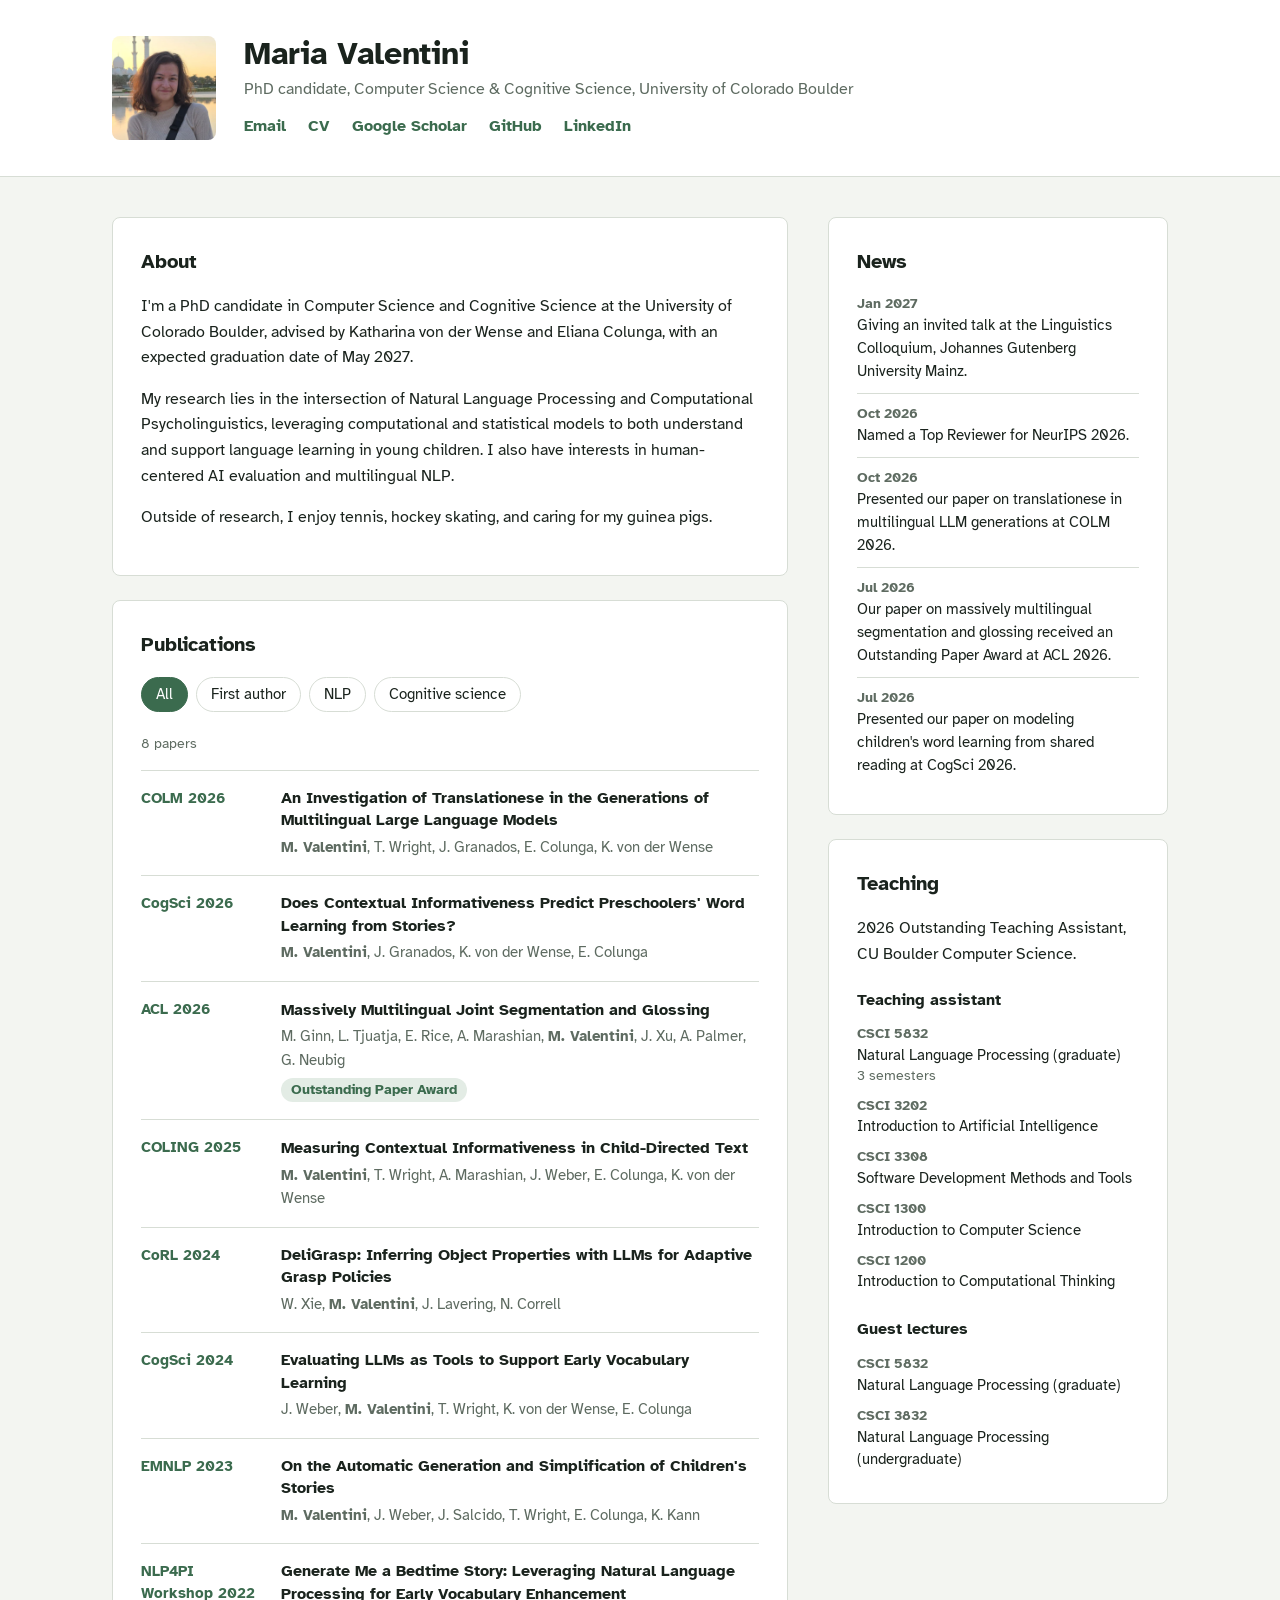
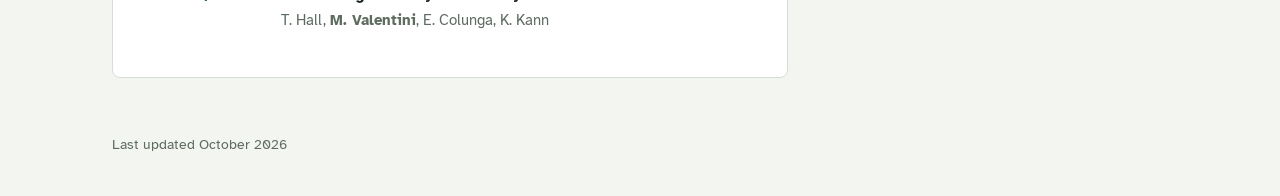
==== index.html @ 390624ba "Update index.html" ====
<!DOCTYPE html>
<html lang="en">
<head>
<meta charset="UTF-8">
<meta name="viewport" content="width=device-width, initial-scale=1">
<title>Maria Valentini</title>
<meta name="description" content="Maria Valentini is a PhD candidate in Computer Science and Cognitive Science at the University of Colorado Boulder, studying how children learn language.">

<!-- Link previews (Slack, LinkedIn, iMessage, etc.) -->
<meta property="og:type" content="website">
<meta property="og:title" content="Maria Valentini">
<meta property="og:description" content="PhD candidate in Computer Science and Cognitive Science at CU Boulder, studying how children learn language.">
<meta property="og:url" content="https://mariavale.github.io/">
<meta property="og:image" content="https://mariavale.github.io/headshot.jpg">
<meta name="twitter:card" content="summary">

<link rel="icon" href="favicon.svg" type="image/svg+xml">
<link rel="preconnect" href="https://fonts.googleapis.com">
<link rel="preconnect" href="https://fonts.gstatic.com" crossorigin>
<link href="https://fonts.googleapis.com/css2?family=Atkinson+Hyperlegible:ital,wght@0,400;0,700;1,400&display=swap" rel="stylesheet">
<link rel="stylesheet" href="style.css">
</head>
<body>

<header class="top">
  <div class="inner">
    <img src="headshot.jpg" alt="Maria Valentini" width="104" height="104">
    <div>
      <h1>Maria Valentini</h1>
      <p class="role">PhD candidate, Computer Science &amp; Cognitive Science, University of Colorado Boulder</p>
      <ul class="links">
        <li><a href="mailto:maria.valentini@colorado.edu">Email</a></li>
        <li><a href="cv.pdf">CV</a></li>
        <li><a href="https://scholar.google.com/citations?hl=en&view_op=list_works&gmla=AERr9JEsPultjxy66AFfKmw8FsDt_pPj6BjJmXGmryFZSECL9zqr1m6u_x-JRU0FLNrPayq_1tTwVLB8XdS_lmpJoikn&user=JZL5_aIAAAAJ">Google Scholar</a></li><!-- TODO: replace with your Scholar profile URL -->
        <li><a href="https://github.com/mariavale">GitHub</a></li>
        <li><a href="https://www.linkedin.com/in/maria-valentini/">LinkedIn</a></li>
      </ul>
    </div>
  </div>
</header>

<div class="grid">
<main>

  <section class="card" id="about">
    <h2>About</h2>
    <p>I'm a PhD candidate in Computer Science and Cognitive Science at the University of Colorado Boulder, advised by Katharina von der Wense and Eliana Colunga, with an expected graduation date of May 2027.</p>
    <p>My research lies in the intersection of Natural Language Processing and Computational Psycholinguistics, leveraging computational and statistical models to both understand and support language learning in young children. I also have interests in human-centered AI evaluation and multilingual NLP. </p>
    <p>Outside of research, I enjoy tennis, hockey skating, and caring for my guinea pigs.</p>
  </section>

  <section class="card" id="publications">
    <h2>Publications</h2>
    <div class="filters" role="group" aria-label="Filter publications">
      <button type="button" data-filter="all" aria-pressed="true">All</button>
      <button type="button" data-filter="first" aria-pressed="false">First author</button>
      <button type="button" data-filter="nlp" aria-pressed="false">NLP</button>
      <button type="button" data-filter="cogsci" aria-pressed="false">Cognitive science</button>
    </div>
    <p class="count" aria-live="polite"></p>

    <!--
      To add a paper, copy one <li> block and edit it.
      data-tags: any of "first", "nlp", "cogsci" (space-separated); these drive the filter buttons.
    -->
    <ul class="pubs">
      <li data-tags="first nlp">
        <div class="venue">COLM 2026</div>
        <div>
          <a class="pub-title" href="https://arxiv.org/abs/2608.17399">An Investigation of Translationese in the Generations of Multilingual Large Language Models</a>
          <div class="pub-authors"><strong>M. Valentini</strong>, T. Wright, J. Granados, E. Colunga, K. von der Wense</div>
        </div>
      </li>
      <li data-tags="first cogsci">
        <div class="venue">CogSci 2026</div>
        <div>
          <a class="pub-title" href="https://escholarship.org/uc/item/2xg831r5">Does Contextual Informativeness Predict Preschoolers' Word Learning from Stories?</a>
          <div class="pub-authors"><strong>M. Valentini</strong>, J. Granados, K. von der Wense, E. Colunga</div>
        </div>
      </li>
      <li data-tags="nlp">
        <div class="venue">ACL 2026</div>
        <div>
          <a class="pub-title" href="https://arxiv.org/abs/2601.10925">Massively Multilingual Joint Segmentation and Glossing</a>
          <div class="pub-authors">M. Ginn, L. Tjuatja, E. Rice, A. Marashian, <strong>M. Valentini</strong>, J. Xu, A. Palmer, G. Neubig</div>
          <span class="award">Outstanding Paper Award</span>
        </div>
      </li>
      <li data-tags="first nlp">
        <div class="venue">COLING 2025</div>
        <div>
          <a class="pub-title" href="https://aclanthology.org/2025.coling-main.540/">Measuring Contextual Informativeness in Child-Directed Text</a>
          <div class="pub-authors"><strong>M. Valentini</strong>, T. Wright, A. Marashian, J. Weber, E. Colunga, K. von der Wense</div>
        </div>
      </li>
      <li data-tags="nlp">
        <div class="venue">CoRL 2024</div>
        <div>
          <a class="pub-title" href="https://arxiv.org/abs/2403.07832">DeliGrasp: Inferring Object Properties with LLMs for Adaptive Grasp Policies</a>
          <div class="pub-authors">W. Xie, <strong>M. Valentini</strong>, J. Lavering, N. Correll</div>
        </div>
      </li>
      <li data-tags="cogsci">
        <div class="venue">CogSci 2024</div>
        <div>
          <a class="pub-title" href="https://escholarship.org/uc/item/7v69f0dj">Evaluating LLMs as Tools to Support Early Vocabulary Learning</a>
          <div class="pub-authors">J. Weber, <strong>M. Valentini</strong>, T. Wright, K. von der Wense, E. Colunga</div>
        </div>
      </li>
      <li data-tags="first nlp">
        <div class="venue">EMNLP 2023</div>
        <div>
          <a class="pub-title" href="https://aclanthology.org/2023.emnlp-main.218/">On the Automatic Generation and Simplification of Children's Stories</a>
          <div class="pub-authors"><strong>M. Valentini</strong>, J. Weber, J. Salcido, T. Wright, E. Colunga, K. Kann</div>
        </div>
      </li>
      <li data-tags="nlp">
        <div class="venue">NLP4PI Workshop 2022</div>
        <div>
          <a class="pub-title" href="https://openreview.net/pdf?id=TUcx1OF8Qh">Generate Me a Bedtime Story: Leveraging Natural Language Processing for Early Vocabulary Enhancement</a>
          <div class="pub-authors">T. Hall, <strong>M. Valentini</strong>, E. Colunga, K. Kann</div>
        </div>
      </li>
    </ul>
  </section>

</main>
<aside>

  <section class="card" id="news">
    <h2>News</h2>
    <ul class="news">
      <li><span class="date">Jan 2027</span>Giving an invited talk at the Linguistics Colloquium, Johannes Gutenberg University Mainz.</li>
      <li><span class="date">Oct 2026</span>Named a Top Reviewer for NeurIPS 2026.</li>
      <li><span class="date">Oct 2026</span>Presented our paper on translationese in multilingual LLM generations at COLM 2026.</li>
      <li><span class="date">Jul 2026</span>Our paper on massively multilingual segmentation and glossing received an Outstanding Paper Award at ACL 2026.</li>
      <li><span class="date">Jul 2026</span>Presented our paper on modeling children's word learning from shared reading at CogSci 2026.</li>
    </ul>
  </section>

  <section class="card" id="teaching">
    <h2>Teaching</h2>
    <p>2026 Outstanding Teaching Assistant, CU Boulder Computer Science.</p>

    <h3>Teaching assistant</h3>
    <ul class="teaching">
      <li><span class="code">CSCI 5832</span>Natural Language Processing (graduate)<span class="note">3 semesters</span></li>
      <li><span class="code">CSCI 3202</span>Introduction to Artificial Intelligence</li>
      <li><span class="code">CSCI 3308</span>Software Development Methods and Tools</li>
      <li><span class="code">CSCI 1300</span>Introduction to Computer Science</li>
      <li><span class="code">CSCI 1200</span>Introduction to Computational Thinking</li>
    </ul>

    <h3>Guest lectures</h3>
    <ul class="teaching">
      <li><span class="code">CSCI 5832</span>Natural Language Processing (graduate)</li>
      <li><span class="code">CSCI 3832</span>Natural Language Processing (undergraduate)</li>
    </ul>
  </section>

</aside>
</div>

<footer>Last updated October 2026</footer>

<script>
(function () {
  var buttons = document.querySelectorAll('.filters button');
  var items = document.querySelectorAll('.pubs li');
  var count = document.querySelector('.count');

  function apply(tag) {
    var shown = 0;
    items.forEach(function (li) {
      var show = tag === 'all' || li.dataset.tags.split(' ').indexOf(tag) > -1;
      li.hidden = !show;
      if (show) shown++;
    });
    count.textContent = shown + (shown === 1 ? ' paper' : ' papers');
  }

  buttons.forEach(function (b) {
    b.addEventListener('click', function () {
      buttons.forEach(function (x) { x.setAttribute('aria-pressed', 'false'); });
      b.setAttribute('aria-pressed', 'true');
      apply(b.dataset.filter);
    });
  });

  apply('all');
})();
</script>
</body>
</html>
---- style.css ----
/* Maria Valentini — personal site */

:root {
  --bg: #f3f5f1;
  --surface: #ffffff;
  --ink: #1a231d;
  --muted: #5e6b61;
  --rule: #d7ddd5;
  --accent: #3b6b4e;
  --accent-soft: #e3ece5;
}

*, *::before, *::after { box-sizing: border-box; }
html { -webkit-text-size-adjust: 100%; }
body {
  margin: 0;
  background: var(--bg);
  color: var(--ink);
  font: 400 16px/1.6 'Atkinson Hyperlegible', system-ui, sans-serif;
}
img { max-width: 100%; display: block; }
ul { list-style: none; margin: 0; padding: 0; }
a { color: var(--accent); text-underline-offset: 3px; }
a:focus-visible, button:focus-visible {
  outline: 2px solid var(--accent);
  outline-offset: 3px;
  border-radius: 2px;
}

/* Header */
.top { background: var(--surface); border-bottom: 1px solid var(--rule); }
.top .inner {
  max-width: 1120px;
  margin: 0 auto;
  padding: 36px 32px;
  display: grid;
  grid-template-columns: 104px 1fr;
  gap: 28px;
  align-items: center;
}
.top img { width: 104px; height: 104px; object-fit: cover; border-radius: 8px; }
.top h1 { font-size: 2rem; line-height: 1.15; margin: 0 0 4px; font-weight: 700; letter-spacing: -.01em; }
.top .role { margin: 0 0 12px; color: var(--muted); }
.links { display: flex; flex-wrap: wrap; gap: 6px 22px; }
.links a { font-weight: 700; text-decoration: none; }
.links a:hover { text-decoration: underline; }

/* Layout */
.grid {
  max-width: 1120px;
  margin: 0 auto;
  padding: 40px 32px 56px;
  display: grid;
  grid-template-columns: minmax(0, 1fr) 340px;
  gap: 40px;
}
.card { background: var(--surface); border: 1px solid var(--rule); border-radius: 8px; padding: 28px; }
.card + .card { margin-top: 24px; }
h2 { font-size: 1.25rem; margin: 0 0 16px; font-weight: 700; }
h3 { font-size: 1rem; margin: 20px 0 6px; font-weight: 700; }
.card p { margin: 0 0 1em; max-width: 68ch; }

/* Publication filters */
.filters { display: flex; flex-wrap: wrap; gap: 8px; margin: 0 0 20px; }
.filters button {
  font: inherit;
  font-size: .92rem;
  border: 1px solid var(--rule);
  background: var(--surface);
  color: var(--ink);
  padding: 5px 14px;
  border-radius: 999px;
  cursor: pointer;
  transition: background .15s, border-color .15s;
}
.filters button:hover { border-color: var(--accent); }
.filters button[aria-pressed="true"] { background: var(--accent); border-color: var(--accent); color: #fff; }
.count { color: var(--muted); font-size: .9rem; margin: -8px 0 8px; }

/* Publications */
.pubs li {
  display: grid;
  grid-template-columns: 120px minmax(0, 1fr);
  gap: 20px;
  padding: 16px 0;
  border-top: 1px solid var(--rule);
}
.pubs li[hidden] { display: none; }
.pubs .venue { font-weight: 700; color: var(--accent); font-size: .92rem; line-height: 1.5; }
.pub-title { color: var(--ink); font-weight: 700; text-decoration: none; line-height: 1.4; display: inline-block; }
.pub-title:hover { color: var(--accent); text-decoration: underline; }
.pub-authors { color: var(--muted); font-size: .92rem; margin-top: 2px; }
.award {
  display: inline-block;
  margin-top: 6px;
  font-size: .85rem;
  font-weight: 700;
  background: var(--accent-soft);
  color: var(--accent);
  padding: 1px 10px;
  border-radius: 999px;
}

/* News */
.news li { padding: 10px 0; border-top: 1px solid var(--rule); font-size: .95rem; line-height: 1.5; }
.news li:first-child { border-top: 0; padding-top: 0; }
.news .date { display: block; color: var(--muted); font-size: .85rem; font-weight: 700; }

/* Teaching */
.teaching li { padding: 5px 0; font-size: .95rem; line-height: 1.45; }
.teaching .code { display: block; color: var(--muted); font-size: .85rem; font-weight: 700; }
.teaching .note { display: block; color: var(--muted); font-size: .85rem; }

footer { max-width: 1120px; margin: 0 auto; padding: 0 32px 40px; color: var(--muted); font-size: .85rem; }

/* Phones and small tablets */
@media (max-width: 880px) {
  .grid { grid-template-columns: 1fr; padding: 24px 16px 40px; gap: 24px; }
  .top .inner { grid-template-columns: 72px 1fr; gap: 16px; padding: 24px 16px; align-items: start; }
  .top img { width: 72px; height: 72px; }
  .top h1 { font-size: 1.5rem; }
  .card { padding: 20px; }
  .pubs li { grid-template-columns: 1fr; gap: 4px; }
  footer { padding: 0 16px 32px; }
}

@media (prefers-reduced-motion: reduce) {
  * { transition: none !important; }
}
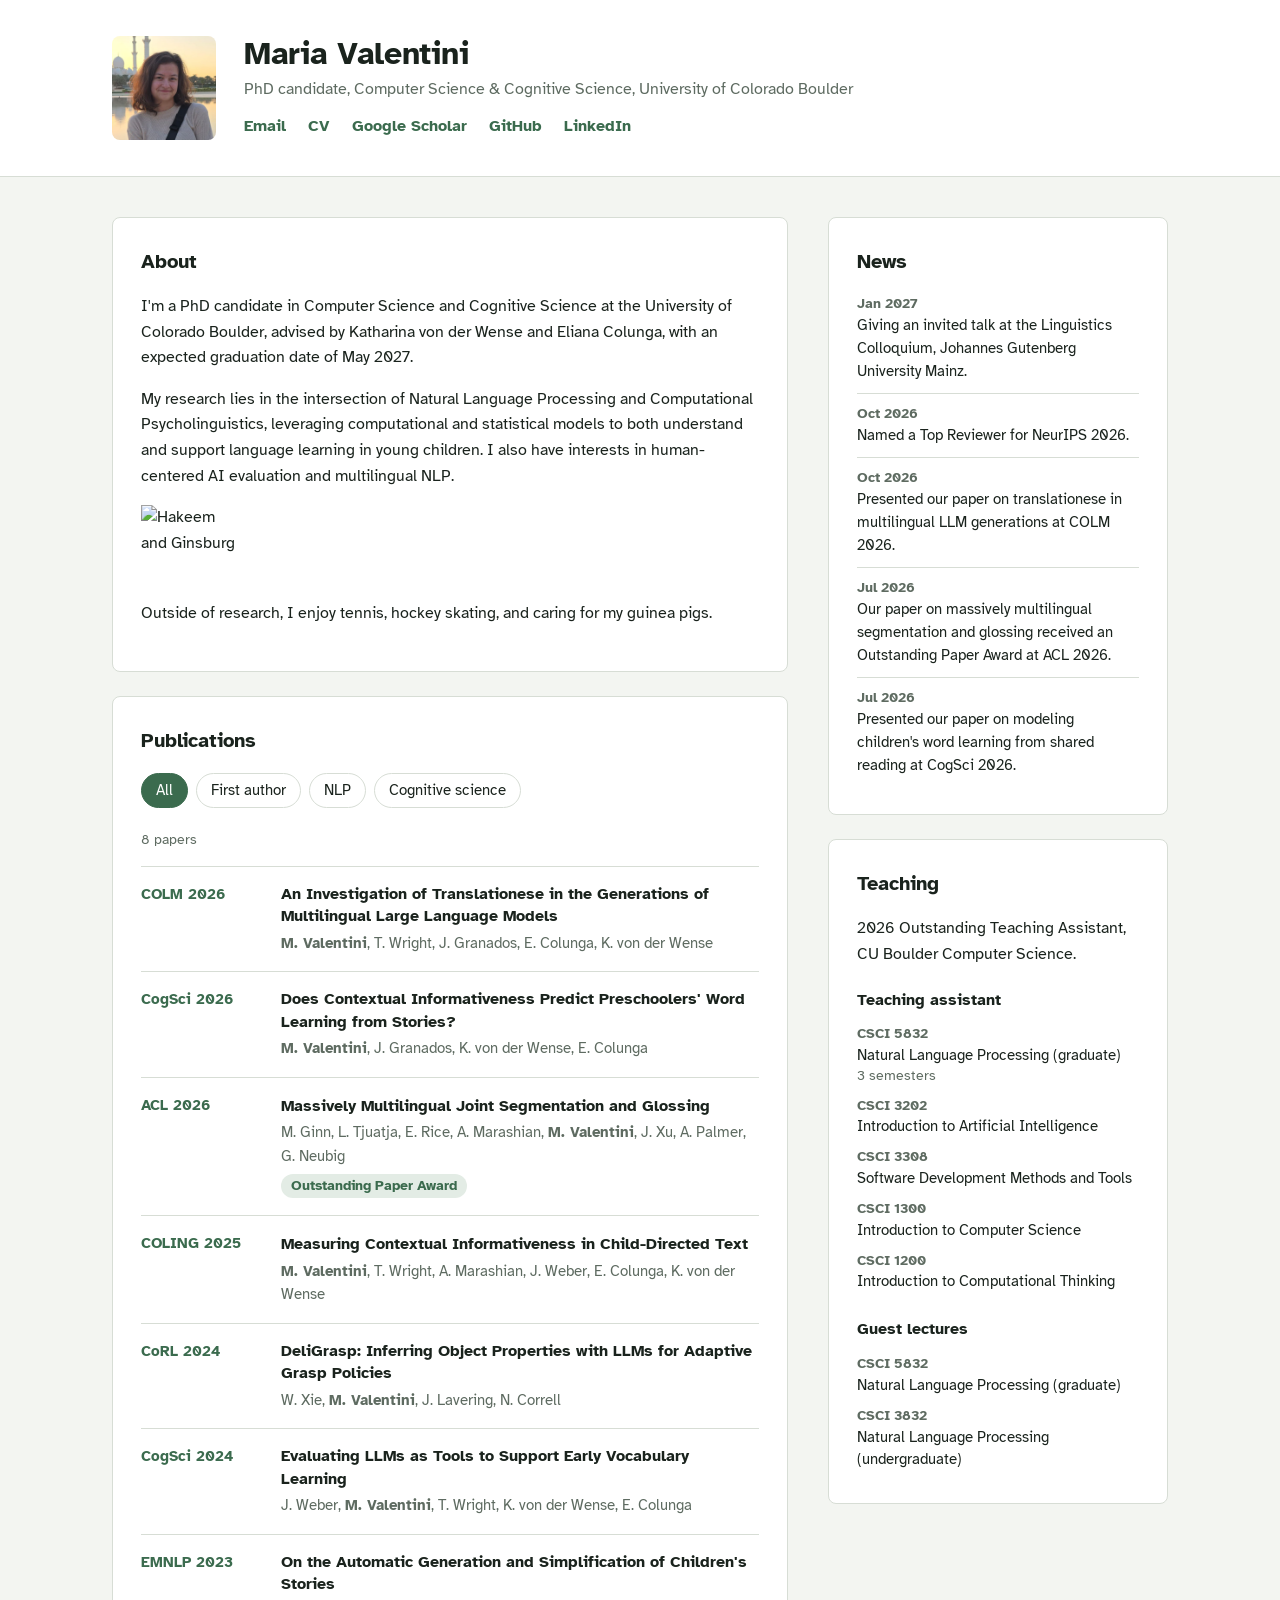
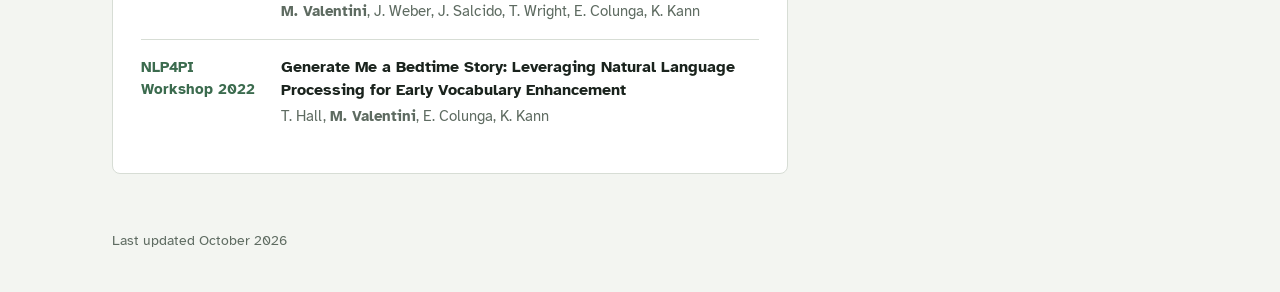
==== commit 3b2bbea3: "Update index.html" ====
--- a/index.html
+++ b/index.html
@@ -46,7 +46,7 @@
     <h2>About</h2>
     <p>I'm a PhD candidate in Computer Science and Cognitive Science at the University of Colorado Boulder, advised by Katharina von der Wense and Eliana Colunga, with an expected graduation date of May 2027.</p>
     <p>My research lies in the intersection of Natural Language Processing and Computational Psycholinguistics, leveraging computational and statistical models to both understand and support language learning in young children. I also have interests in human-centered AI evaluation and multilingual NLP. </p>
-    <p>Outside of research, I enjoy tennis, hockey skating, and caring for my guinea pigs.</p>
+    <p class="pets"><img src="guinea-pigs.jpg" alt="Hakeem and Ginsburg" width="96" height="96">Outside of research, I enjoy tennis, hockey skating, and caring for my guinea pigs.</p>
   </section>
 
   <section class="card" id="publications">
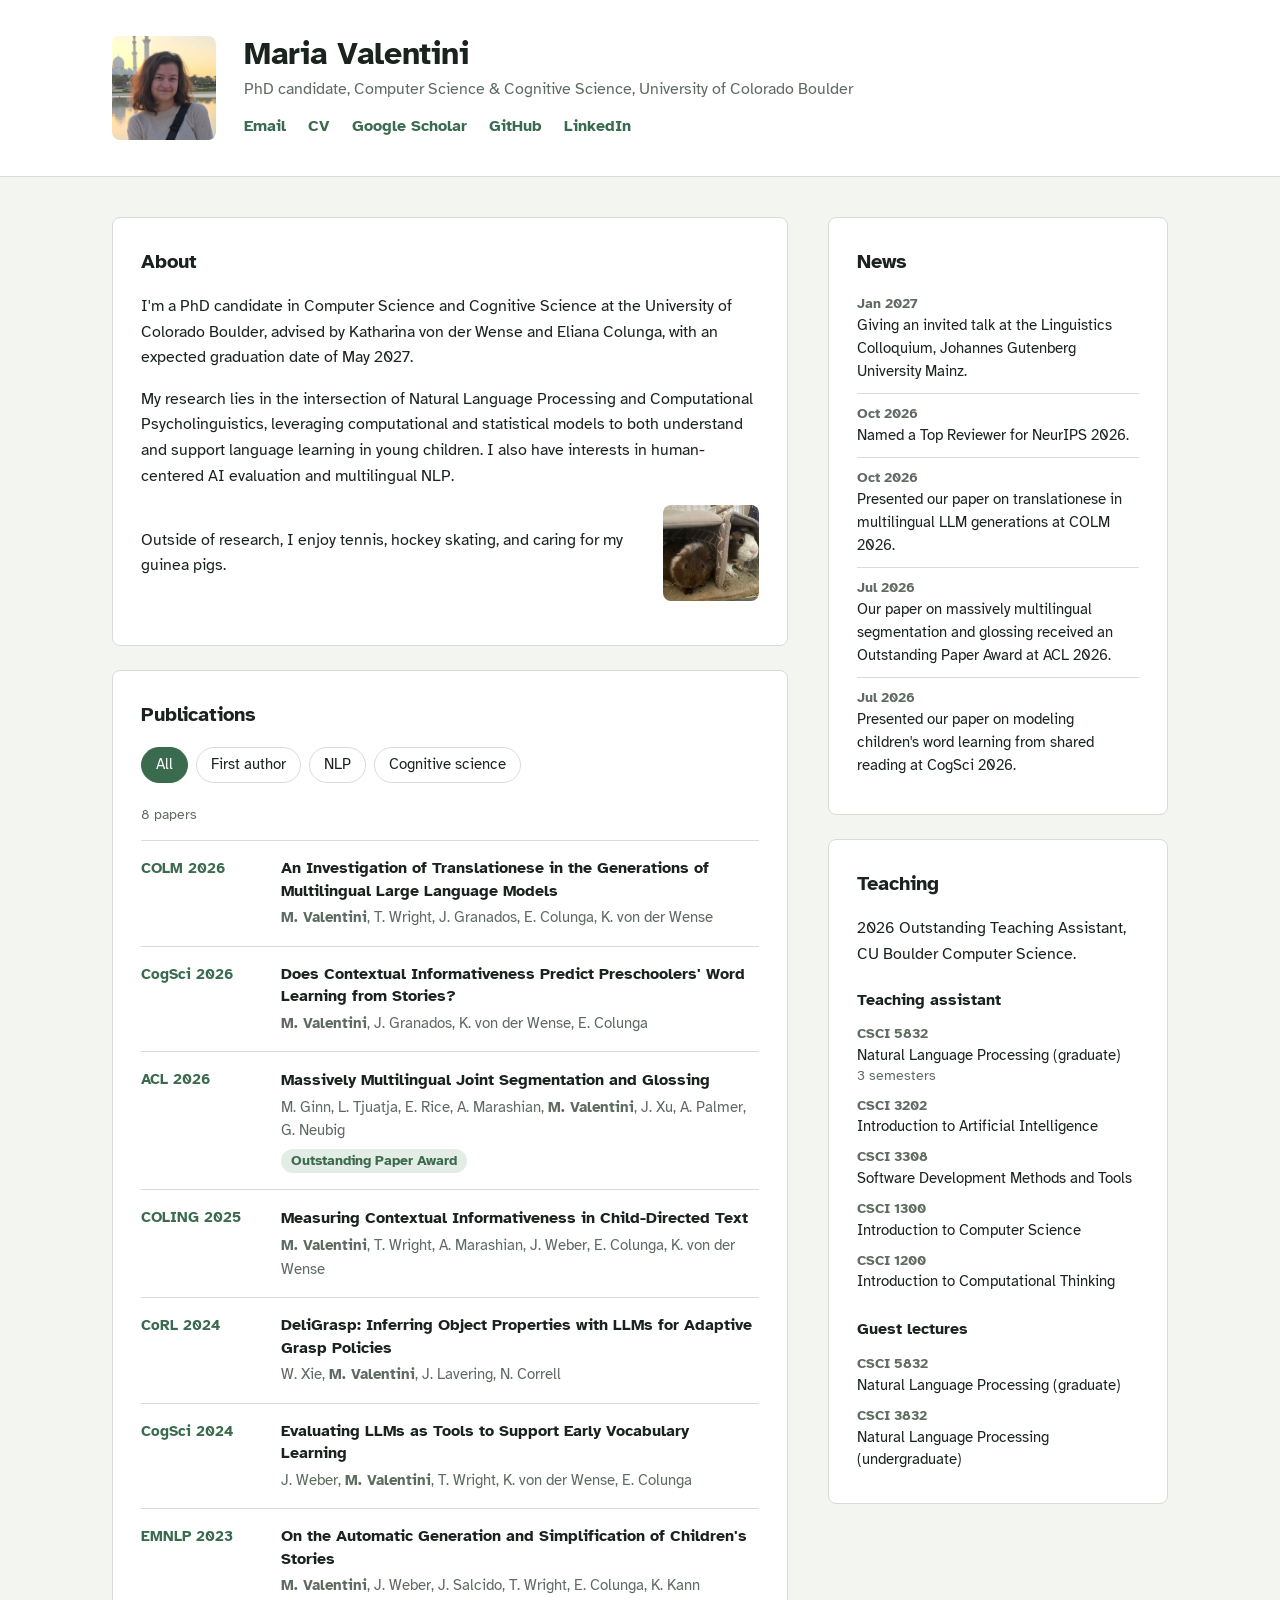
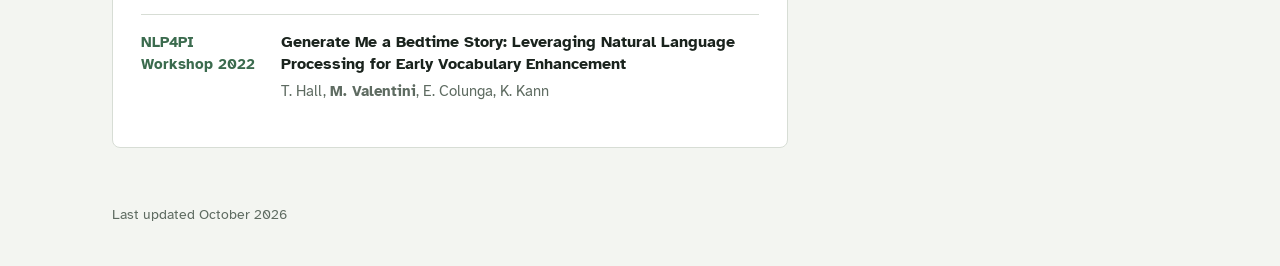
==== commit 4e002b6a: "Update index.html" ====
--- a/index.html
+++ b/index.html
@@ -46,7 +46,7 @@
     <h2>About</h2>
     <p>I'm a PhD candidate in Computer Science and Cognitive Science at the University of Colorado Boulder, advised by Katharina von der Wense and Eliana Colunga, with an expected graduation date of May 2027.</p>
     <p>My research lies in the intersection of Natural Language Processing and Computational Psycholinguistics, leveraging computational and statistical models to both understand and support language learning in young children. I also have interests in human-centered AI evaluation and multilingual NLP. </p>
-    <p class="pets"><img src="guinea-pigs.jpg" alt="Hakeem and Ginsburg" width="96" height="96">Outside of research, I enjoy tennis, hockey skating, and caring for my guinea pigs.</p>
+    <p class="pets">Outside of research, I enjoy tennis, hockey skating, and caring for my guinea pigs.<img src="guinea-pigs.jpg" alt="Hakeem and Ginsburg" width="96" height="96"></p>
   </section>
 
   <section class="card" id="publications">
--- a/style.css
+++ b/style.css
@@ -59,6 +59,9 @@
 h2 { font-size: 1.25rem; margin: 0 0 16px; font-weight: 700; }
 h3 { font-size: 1rem; margin: 20px 0 6px; font-weight: 700; }
 .card p { margin: 0 0 1em; max-width: 68ch; }
+
+.pets { display: flex; gap: 16px; align-items: center; }
+.pets img { width: 96px; height: 96px; object-fit: cover; border-radius: 8px; flex-shrink: 0; }
 
 /* Publication filters */
 .filters { display: flex; flex-wrap: wrap; gap: 8px; margin: 0 0 20px; }
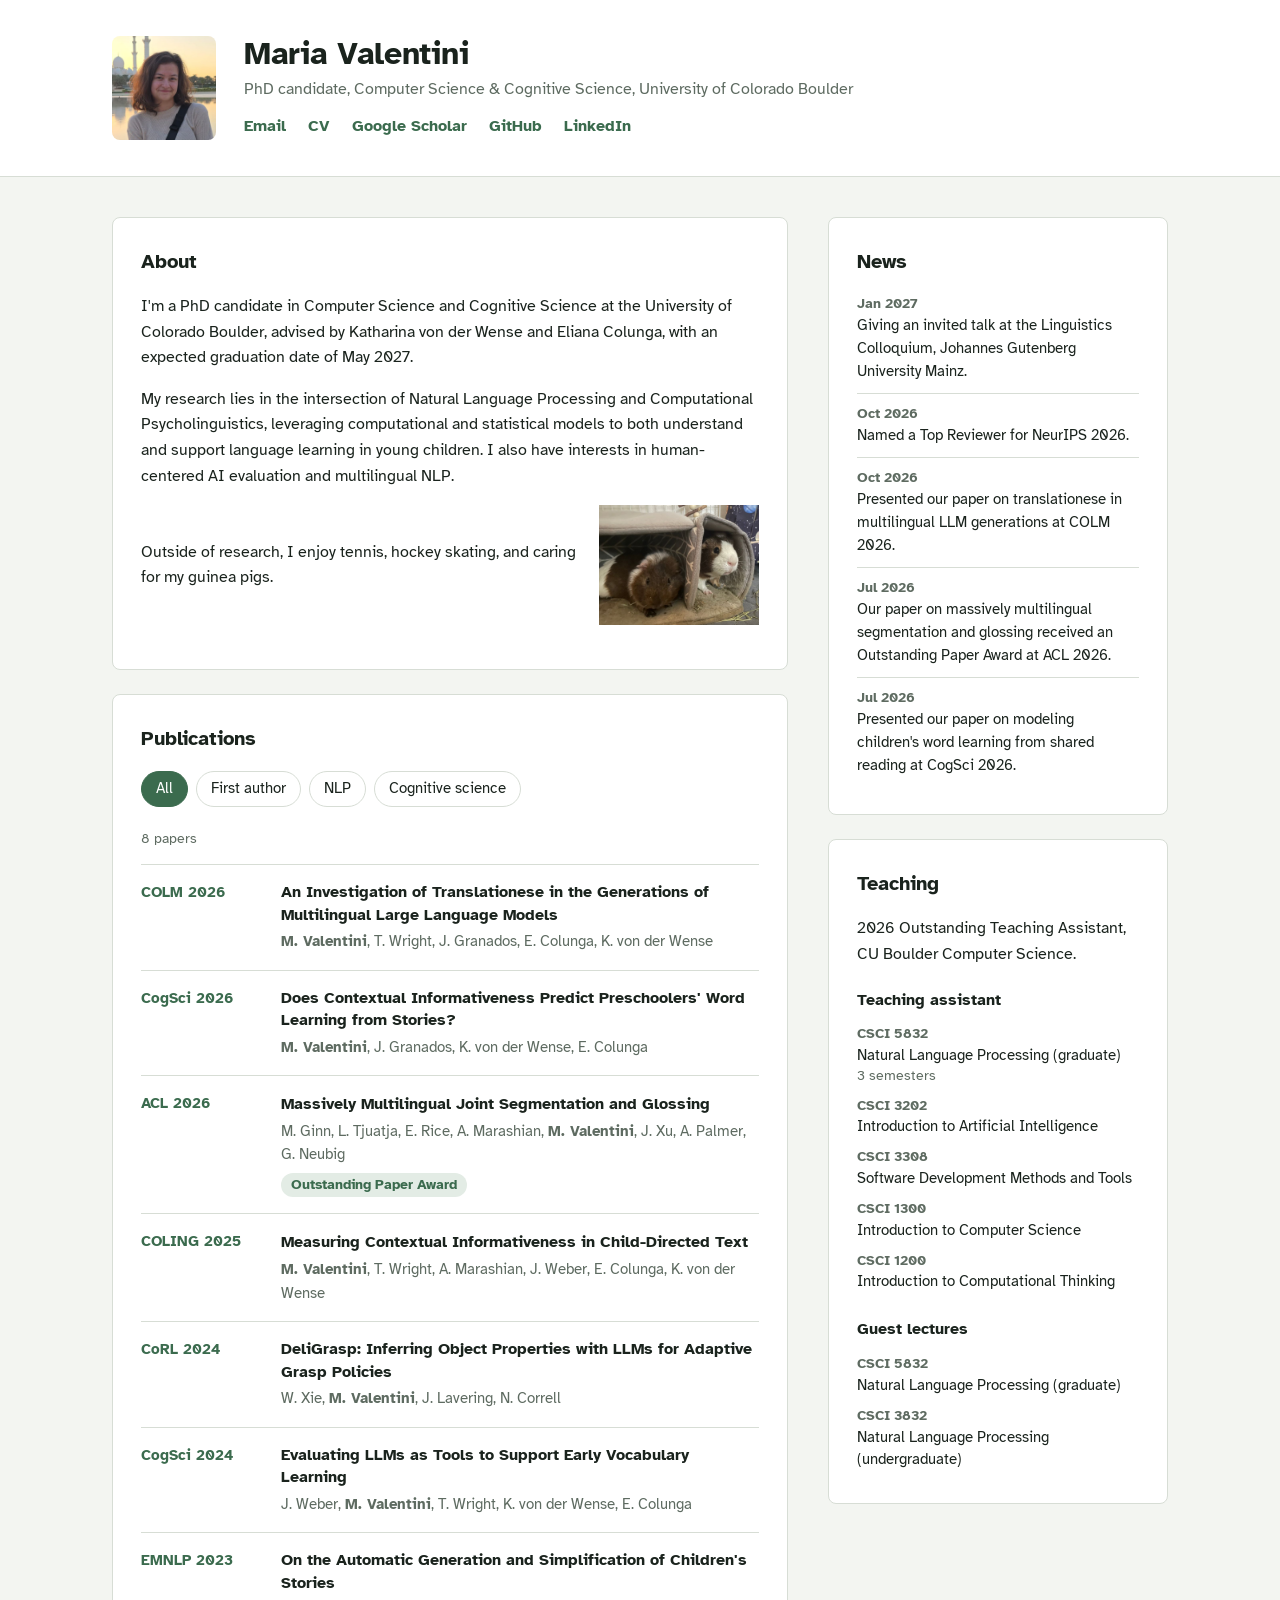
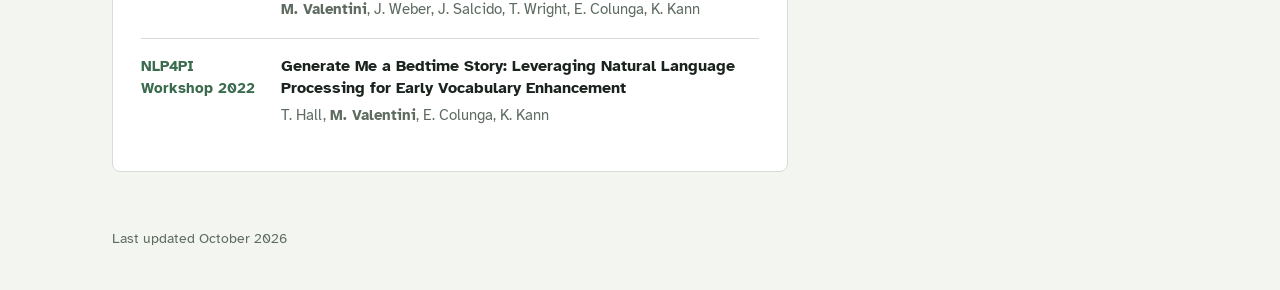
==== commit d081455b: "Update index.html" ====
--- a/index.html
+++ b/index.html
@@ -46,7 +46,7 @@
     <h2>About</h2>
     <p>I'm a PhD candidate in Computer Science and Cognitive Science at the University of Colorado Boulder, advised by Katharina von der Wense and Eliana Colunga, with an expected graduation date of May 2027.</p>
     <p>My research lies in the intersection of Natural Language Processing and Computational Psycholinguistics, leveraging computational and statistical models to both understand and support language learning in young children. I also have interests in human-centered AI evaluation and multilingual NLP. </p>
-    <p class="pets">Outside of research, I enjoy tennis, hockey skating, and caring for my guinea pigs.<img src="guinea-pigs.jpg" alt="Hakeem and Ginsburg" width="96" height="96"></p>
+    <p class="pets">Outside of research, I enjoy tennis, hockey skating, and caring for my guinea pigs.<img src="guinea-pigs.jpg" alt="Hakeem and Ginsburg" width="160" height="120"></p>
   </section>
 
   <section class="card" id="publications">
--- a/style.css
+++ b/style.css
@@ -61,7 +61,7 @@
 .card p { margin: 0 0 1em; max-width: 68ch; }
 
 .pets { display: flex; gap: 16px; align-items: center; }
-.pets img { width: 96px; height: 96px; object-fit: cover; border-radius: 8px; flex-shrink: 0; }
+.pets img { width: 160px; height: 120px; object-fit: cover; flex-shrink: 0; }
 
 /* Publication filters */
 .filters { display: flex; flex-wrap: wrap; gap: 8px; margin: 0 0 20px; }
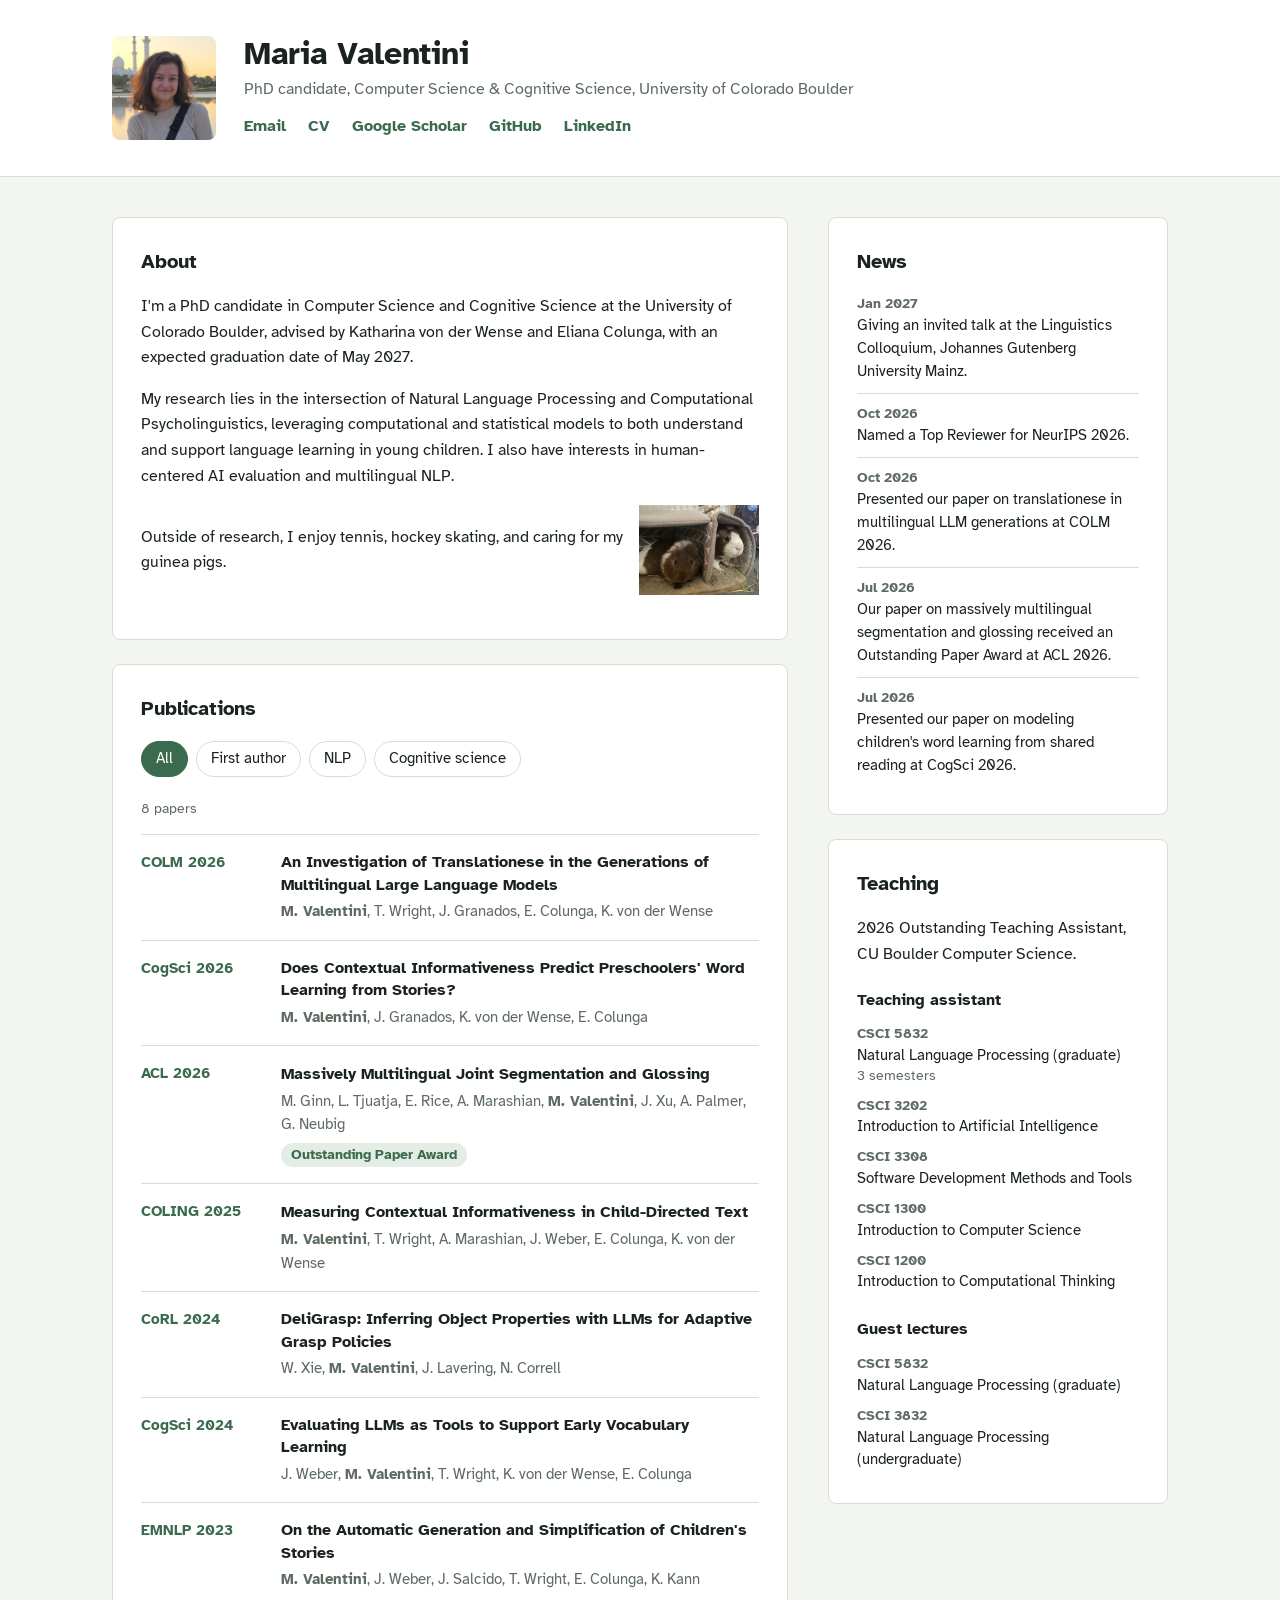
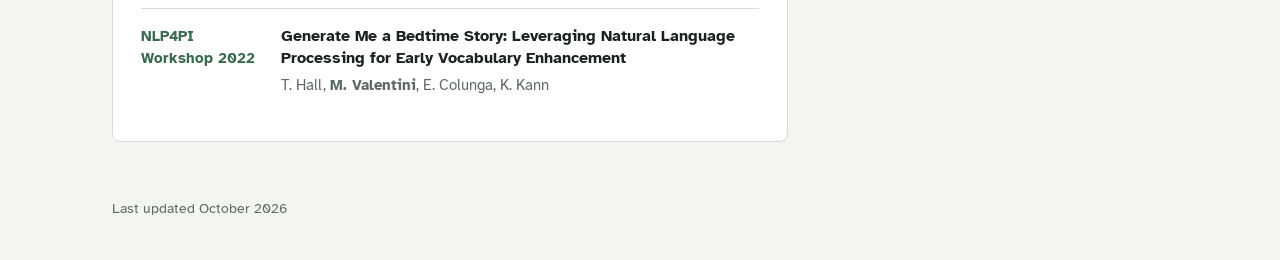
==== commit 9c9c5123: "Update index.html" ====
--- a/index.html
+++ b/index.html
@@ -46,7 +46,7 @@
     <h2>About</h2>
     <p>I'm a PhD candidate in Computer Science and Cognitive Science at the University of Colorado Boulder, advised by Katharina von der Wense and Eliana Colunga, with an expected graduation date of May 2027.</p>
     <p>My research lies in the intersection of Natural Language Processing and Computational Psycholinguistics, leveraging computational and statistical models to both understand and support language learning in young children. I also have interests in human-centered AI evaluation and multilingual NLP. </p>
-    <p class="pets">Outside of research, I enjoy tennis, hockey skating, and caring for my guinea pigs.<img src="guinea-pigs.jpg" alt="Hakeem and Ginsburg" width="160" height="120"></p>
+    <p class="pets">Outside of research, I enjoy tennis, hockey skating, and caring for my guinea pigs.<img src="guinea-pigs.jpg" alt="Hakeem and Ginsburg" width="120" height="90"></p>
   </section>
 
   <section class="card" id="publications">
--- a/style.css
+++ b/style.css
@@ -61,7 +61,7 @@
 .card p { margin: 0 0 1em; max-width: 68ch; }
 
 .pets { display: flex; gap: 16px; align-items: center; }
-.pets img { width: 160px; height: 120px; object-fit: cover; flex-shrink: 0; }
+.pets img { width: 120px; height: 90px; object-fit: cover; flex-shrink: 0; }
 
 /* Publication filters */
 .filters { display: flex; flex-wrap: wrap; gap: 8px; margin: 0 0 20px; }
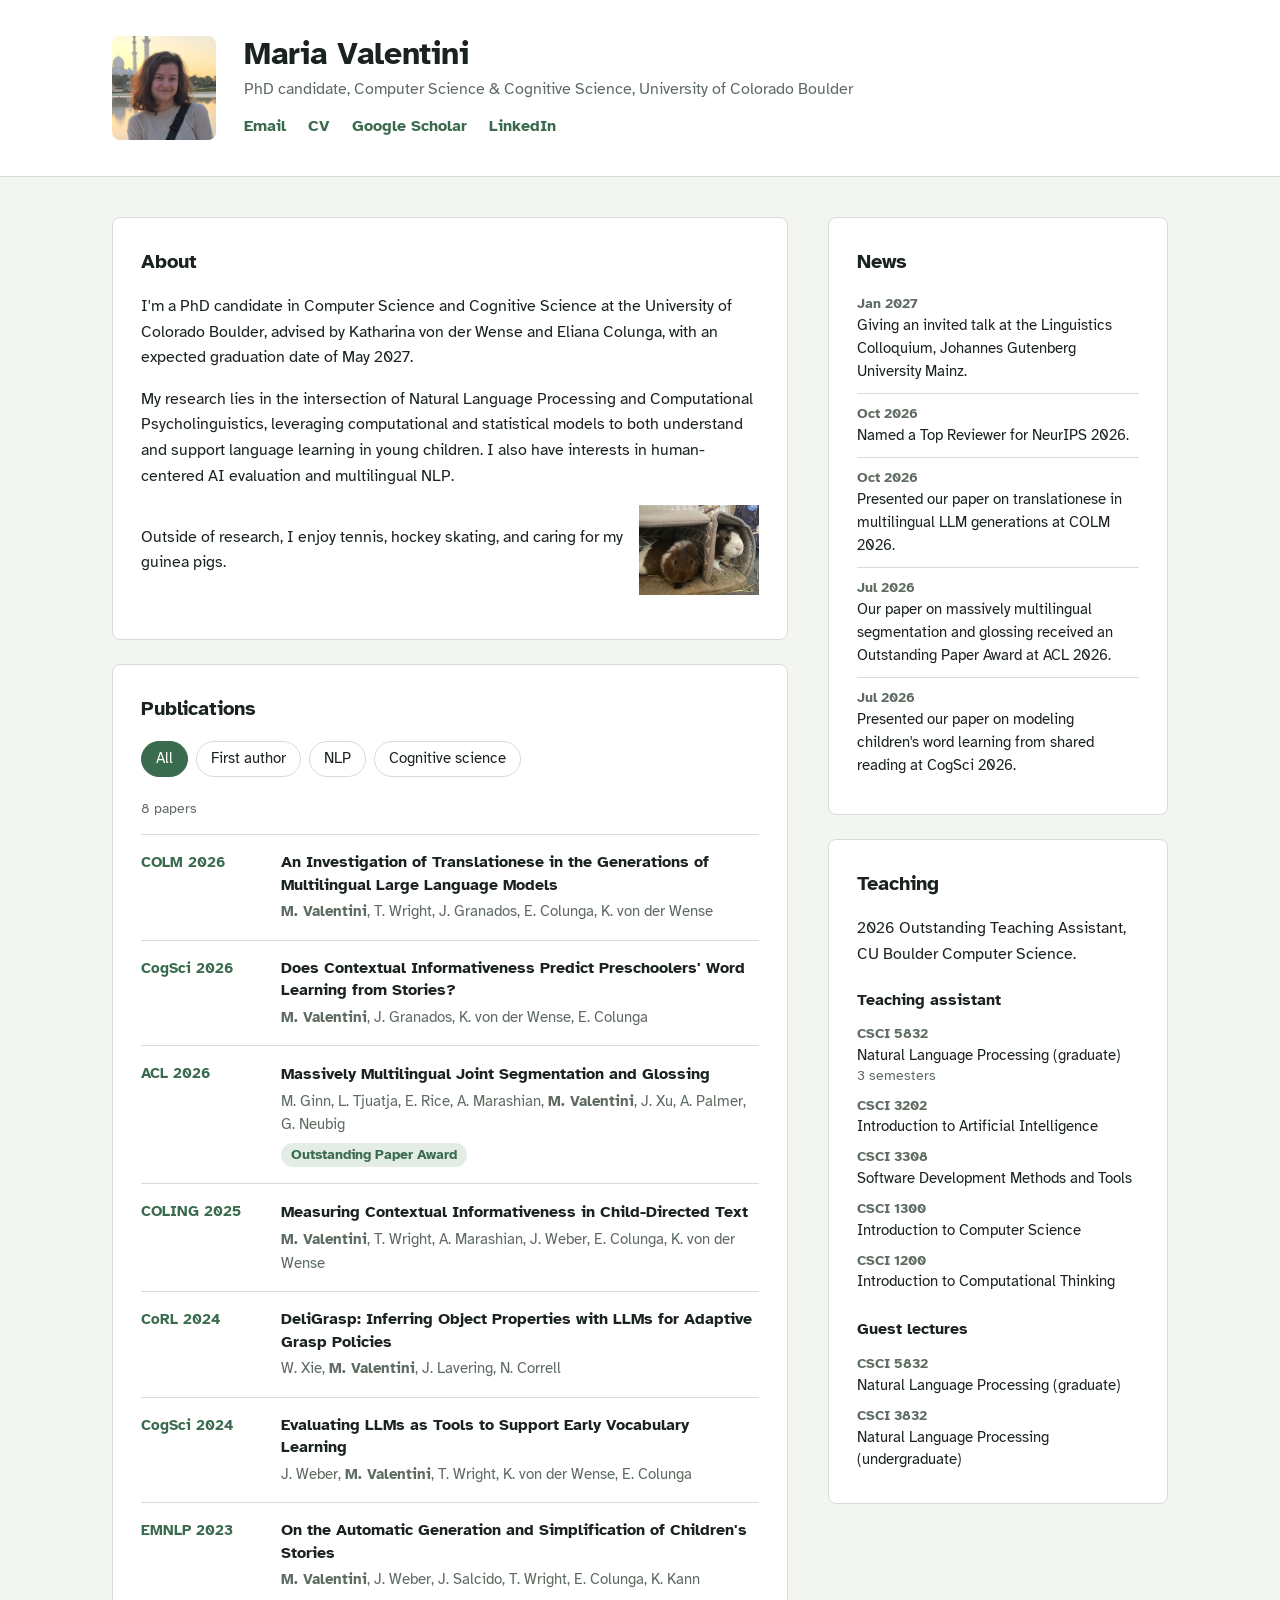
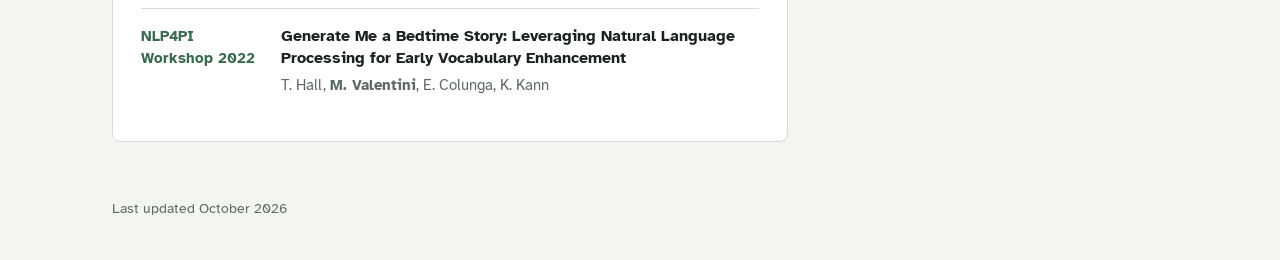
==== commit 92ad6e85: "Update index.html" ====
--- a/index.html
+++ b/index.html
@@ -32,7 +32,7 @@
         <li><a href="mailto:maria.valentini@colorado.edu">Email</a></li>
         <li><a href="cv.pdf">CV</a></li>
         <li><a href="https://scholar.google.com/citations?hl=en&view_op=list_works&gmla=AERr9JEsPultjxy66AFfKmw8FsDt_pPj6BjJmXGmryFZSECL9zqr1m6u_x-JRU0FLNrPayq_1tTwVLB8XdS_lmpJoikn&user=JZL5_aIAAAAJ">Google Scholar</a></li><!-- TODO: replace with your Scholar profile URL -->
-        <li><a href="https://github.com/mariavale">GitHub</a></li>
+        <!-- <li><a href="https://github.com/mariavale">GitHub</a></li> -->
         <li><a href="https://www.linkedin.com/in/maria-valentini/">LinkedIn</a></li>
       </ul>
     </div>
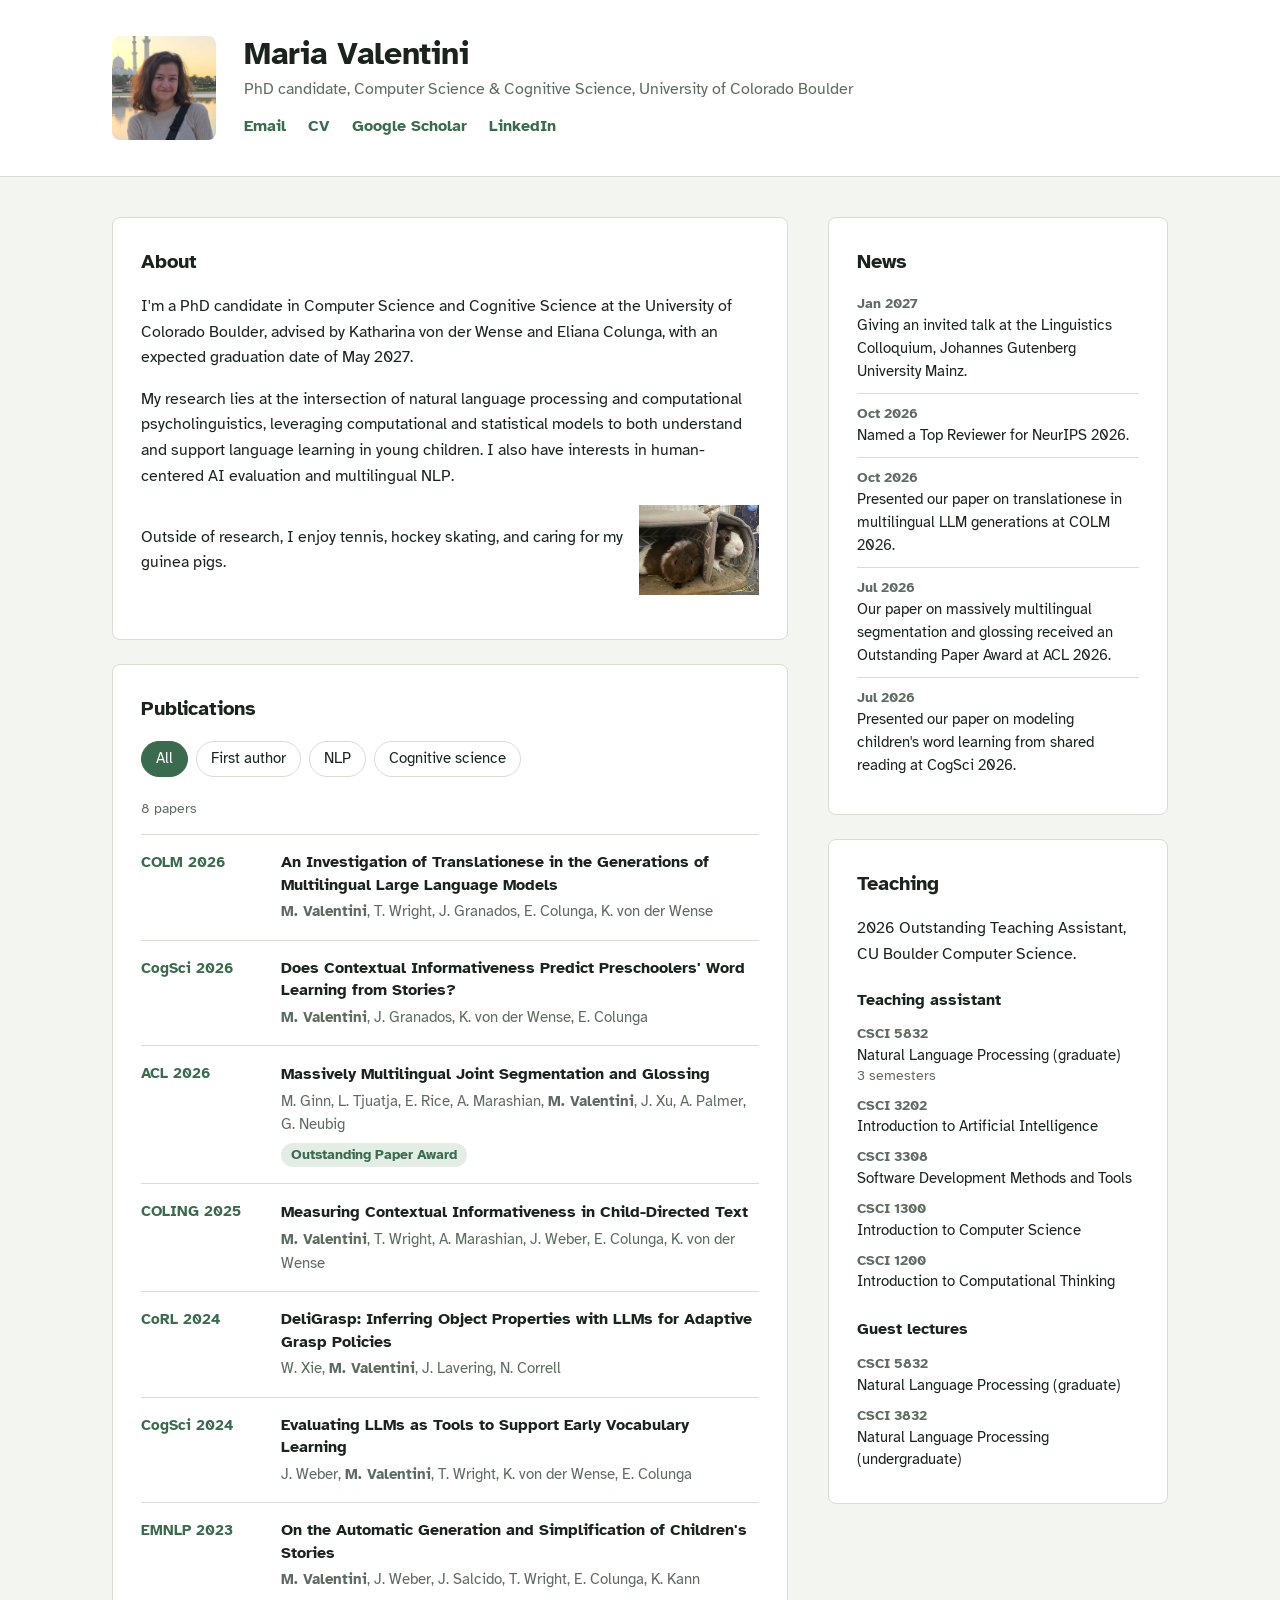
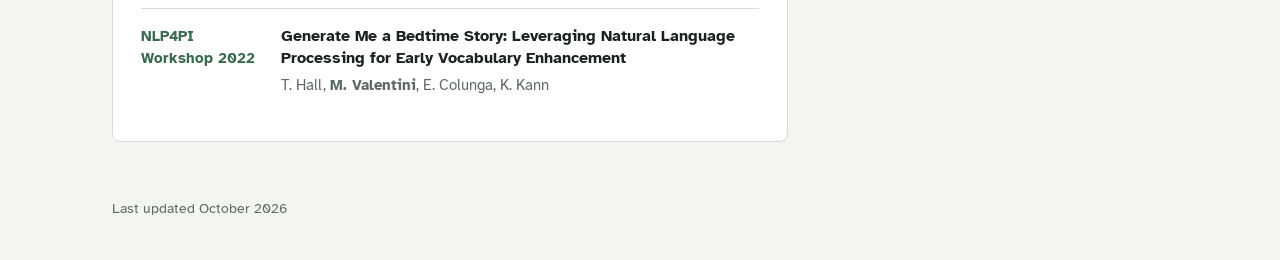
==== commit 452aa46a: "Update index.html" ====
--- a/index.html
+++ b/index.html
@@ -45,7 +45,7 @@
   <section class="card" id="about">
     <h2>About</h2>
     <p>I'm a PhD candidate in Computer Science and Cognitive Science at the University of Colorado Boulder, advised by Katharina von der Wense and Eliana Colunga, with an expected graduation date of May 2027.</p>
-    <p>My research lies in the intersection of Natural Language Processing and Computational Psycholinguistics, leveraging computational and statistical models to both understand and support language learning in young children. I also have interests in human-centered AI evaluation and multilingual NLP. </p>
+    <p>My research lies at the intersection of natural language processing and computational psycholinguistics, leveraging computational and statistical models to both understand and support language learning in young children. I also have interests in human-centered AI evaluation and multilingual NLP. </p>
     <p class="pets">Outside of research, I enjoy tennis, hockey skating, and caring for my guinea pigs.<img src="guinea-pigs.jpg" alt="Hakeem and Ginsburg" width="120" height="90"></p>
   </section>
 
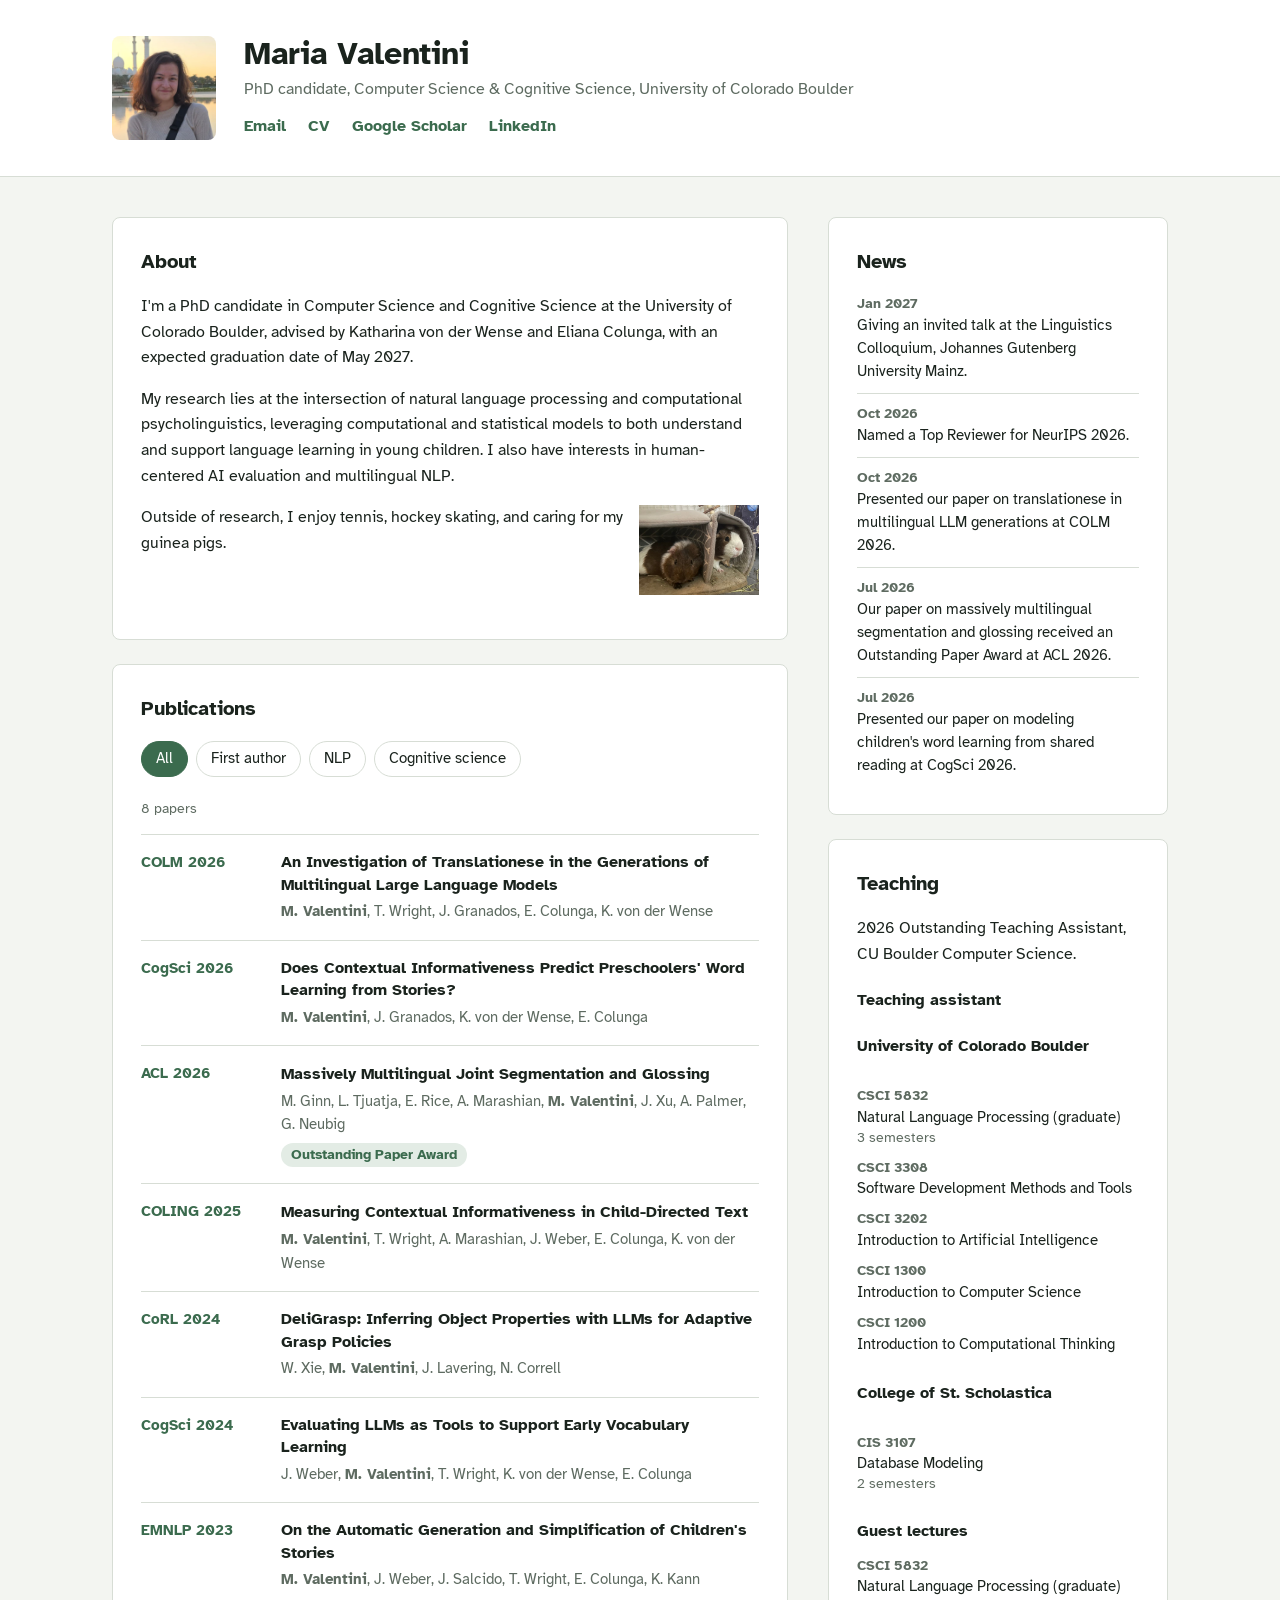
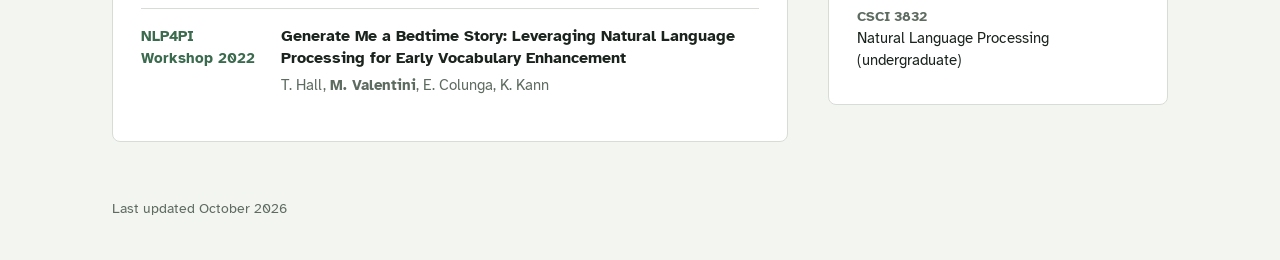
==== commit 1663c20f: "Update index.html" ====
--- a/index.html
+++ b/index.html
@@ -11,7 +11,6 @@
 <meta property="og:title" content="Maria Valentini">
 <meta property="og:description" content="PhD candidate in Computer Science and Cognitive Science at CU Boulder, studying how children learn language.">
 <meta property="og:url" content="https://mariavale.github.io/">
-<meta property="og:image" content="https://mariavale.github.io/headshot.jpg">
 <meta name="twitter:card" content="summary">
 
 <link rel="icon" href="favicon.svg" type="image/svg+xml">
@@ -143,12 +142,19 @@
     <p>2026 Outstanding Teaching Assistant, CU Boulder Computer Science.</p>
 
     <h3>Teaching assistant</h3>
+
+    <h4>University of Colorado Boulder</h4>
     <ul class="teaching">
       <li><span class="code">CSCI 5832</span>Natural Language Processing (graduate)<span class="note">3 semesters</span></li>
+      <li><span class="code">CSCI 3308</span>Software Development Methods and Tools</li>
       <li><span class="code">CSCI 3202</span>Introduction to Artificial Intelligence</li>
-      <li><span class="code">CSCI 3308</span>Software Development Methods and Tools</li>
       <li><span class="code">CSCI 1300</span>Introduction to Computer Science</li>
       <li><span class="code">CSCI 1200</span>Introduction to Computational Thinking</li>
+    </ul>
+    
+    <h4>College of St. Scholastica</h4>
+    <ul class="teaching">
+      <li><span class="code">CIS 3107</span>Database Modeling<span class="note">2 semesters</span></li>
     </ul>
 
     <h3>Guest lectures</h3>
--- a/style.css
+++ b/style.css
@@ -60,7 +60,7 @@
 h3 { font-size: 1rem; margin: 20px 0 6px; font-weight: 700; }
 .card p { margin: 0 0 1em; max-width: 68ch; }
 
-.pets { display: flex; gap: 16px; align-items: center; }
+.pets { display: flex; gap: 16px; align-items: flex-start; }
 .pets img { width: 120px; height: 90px; object-fit: cover; flex-shrink: 0; }
 
 /* Publication filters */
